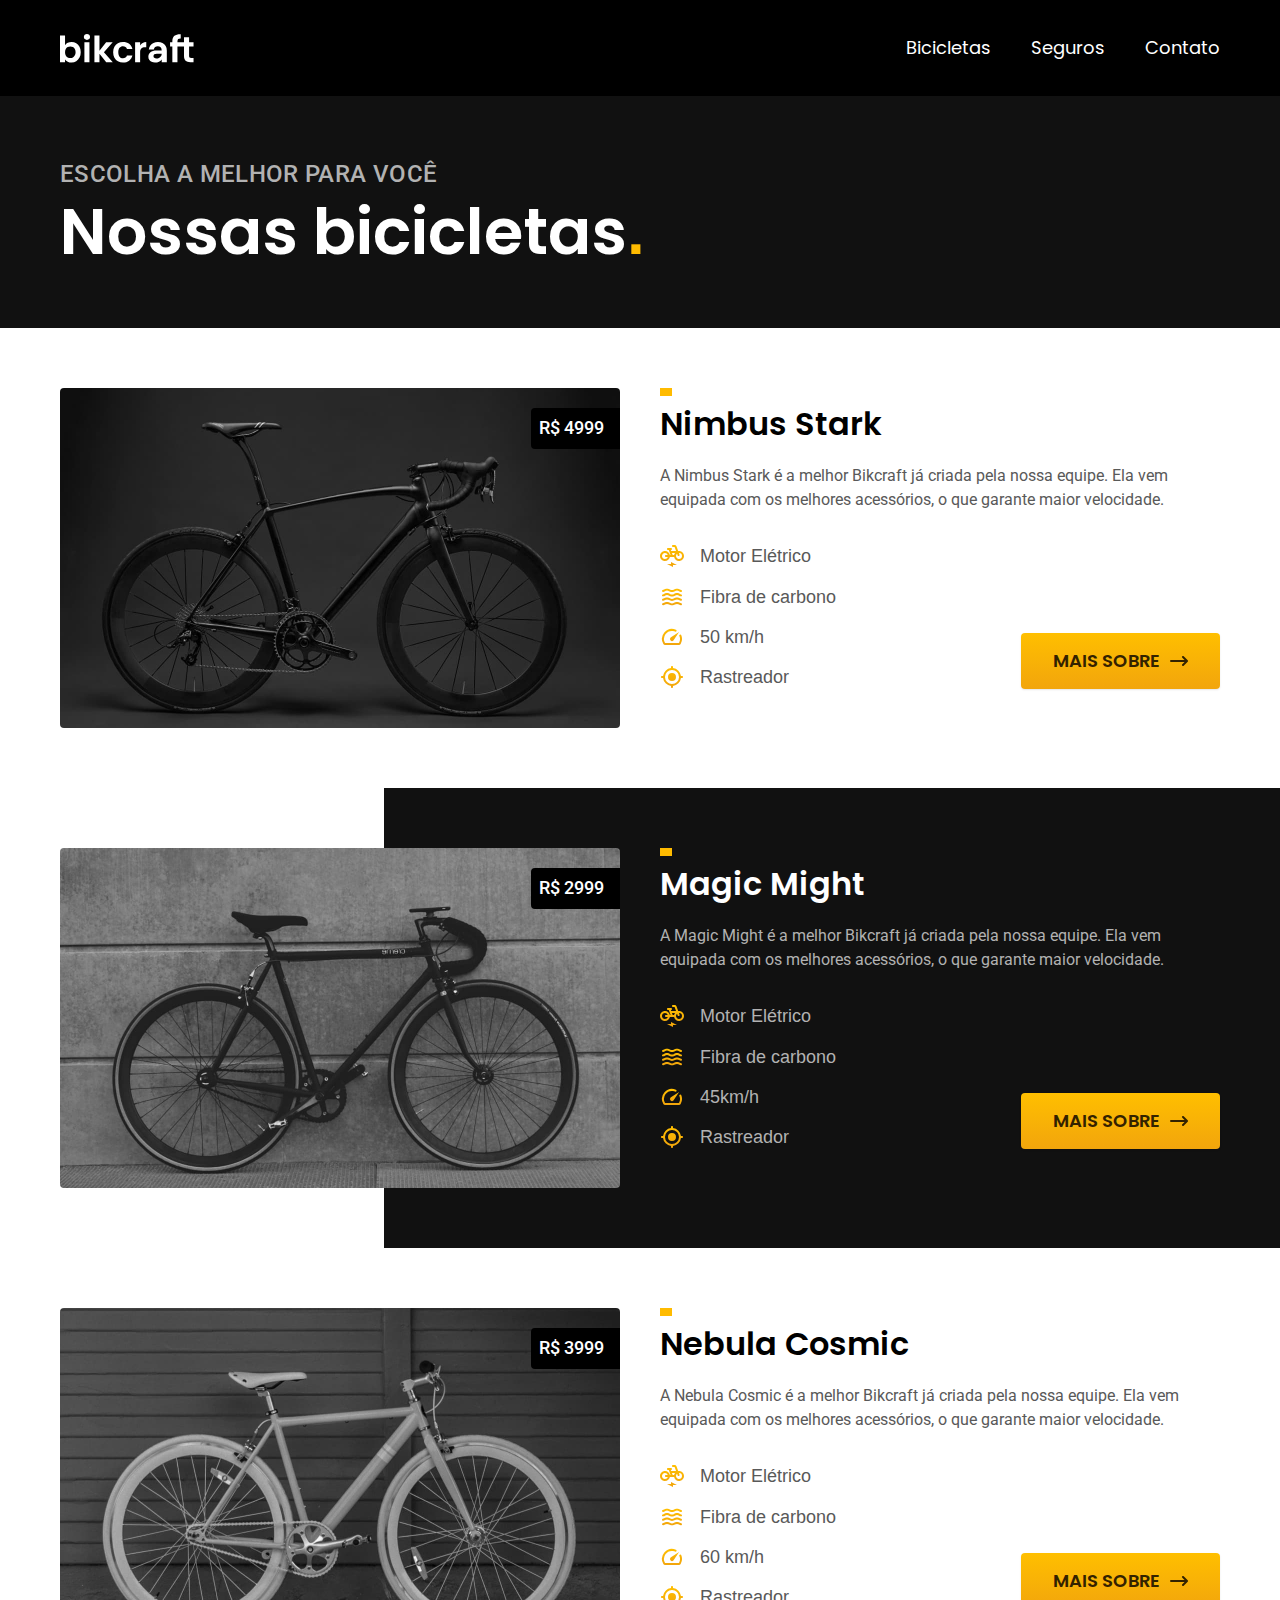
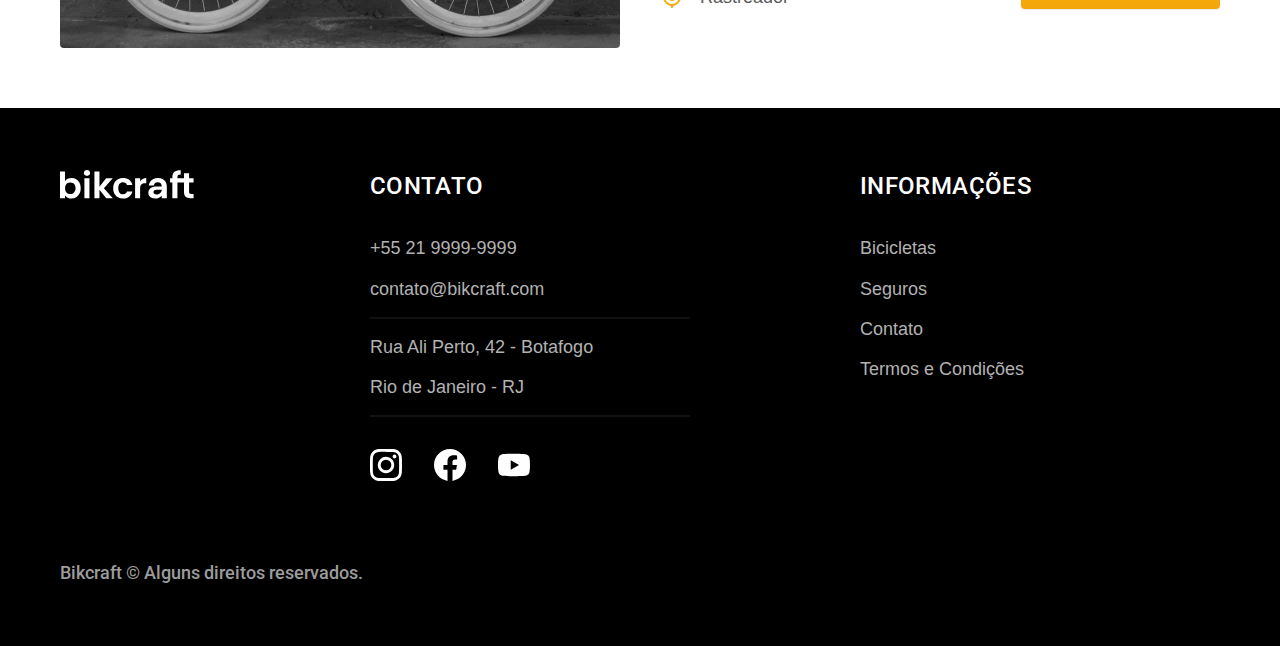
==== bicicletas.html @ adb6bccc "style: finalizado algumas alterações no css da section bicicletas" ====
<!DOCTYPE html>
<html lang="pt-br">
<head>
  <meta charset="UTF-8">
  <meta http-equiv="X-UA-Compatible" content="IE=edge">
  <meta name="viewport" content="width=device-width, initial-scale=1.0">
  <title>Bicicletas | Bakcraft</title>
  <meta name="description" content="Bicicleta.">
  <link rel="stylesheet" href="./CSS/style.css">
  <!-- Google fonts -->
  <link rel="preconnect" href="https://fonts.googleapis.com">
  <link rel="preconnect" href="https://fonts.gstatic.com" crossorigin>
  <link href="https://fonts.googleapis.com/css2?family=Poppins:wght@400;600&family=Roboto:wght@400;500&display=swap" rel="stylesheet">
  <link href="https://fonts.googleapis.com/css2?family=Merriweather:ital,wght@1,900&display=swap" rel="stylesheet">
</head>
<body id="bicicletas">
  <!-- Menur de navegação do projeto -->
  <header class="header-bg cor-0">
    <div class="header container">
      <a href="./"><img src="./img/bikcraft.svg" alt="Bikcraft"></a>
      <nav aria-label="primaria">
        <ul class="header-menu font-1-m cor-0">
          <li><a href="./bicicletas.html">Bicicletas</a></li>
          <li><a href="./seguros.html">Seguros</a></li>
          <li><a href="./contato.html">Contato</a></li>
        </ul>
      </nav>
    </div>
  </header>
  <!-- Bicicletas -->
  <main>
    <div class="titulo-bg">
      <div class="titulo container">
        <p class="font-2-l-b cor-5">Escolha a melhor para você</p>
        <h1 class="font-1-xxl cor-0">Nossas bicicletas<span class="cor-p1">.</span></h1>
      </div>
    </div>
    
    
      <div class="bicicletas container">
        <div class="bicicletas-imagem">
          <img src="./img/bicicletas/nimbus.jpg" alt="bicicleta preta">
          <span class="font-2-m cor-0">R$ 4999</span>
        </div>
        <div class="bicicletas-conteudo">
          <h2 class="font-1-xl">Nimbus Stark</h2>
          <p class="font-2-s cor-8">A Nimbus Stark é a melhor Bikcraft já criada pela nossa equipe. Ela vem equipada com os melhores acessórios, o que garante maior velocidade.</p>
          <ul class="font-1-m cor-8">
            <li>
              <img src="./img/icones/eletrica.svg" alt="">
              Motor Elétrico
            </li>
            <li>
              <img src="./img/icones/carbono.svg" alt="">
              Fibra de carbono
            </li>
            <li>
              <img src="./img/icones/velocidade.svg" alt="">
              50 km/h
            </li>
            <li>
              <img src="./img/icones/rastreador.svg" alt="">
              Rastreador
            </li>
          </ul>
          <a class="botao seta" href="./bicicletas/nimbus.html">MAIS SOBRE</a>
        </div>
      </div>
  

    <div class="bicicletas-bg">
      <div class="bicicletas container">
        <div class="bicicletas-imagem">
          <img src="./img/bicicletas/magic.jpg" alt="bicicleta preta">
          <span class="font-2-m cor-0">R$ 2999</span>
        </div>
        <div class="bicicletas-conteudo">
          <h2 class="font-1-xl cor-0">Magic Might</h2>
          <p class="font-2-s cor-5">A Magic Might é a melhor Bikcraft já criada pela nossa equipe. Ela vem equipada com os melhores acessórios, o que garante maior velocidade.</p>
          <ul class="font-1-m cor-5">
            <li>
              <img src="./img/icones/eletrica.svg" alt="">
              Motor Elétrico
            </li>
            <li>
              <img src="./img/icones/carbono.svg" alt="">
              Fibra de carbono
            </li>
            <li>
              <img src="./img/icones/velocidade.svg" alt="">
              45km/h
            </li>
            <li>
              <img src="./img/icones/rastreador.svg" alt="">
              Rastreador
            </li>
          </ul>
          <a class="botao seta" href="./bicicletas/magic.html">MAIS SOBRE</a>
        </div>
      </div>
    </div>

    
      <div class="bicicletas container">
        <div class="bicicletas-imagem">
          <img src="./img/bicicletas/nebula.jpg" alt="bicicleta preta">
          <span class="font-2-m cor-0">R$ 3999</span>
        </div>
        <div class="bicicletas-conteudo">
          <h2 class="font-1-xl">Nebula Cosmic</h2>
          <p class="font-2-s cor-8">A Nebula Cosmic é a melhor Bikcraft já criada pela nossa equipe. Ela vem equipada com os melhores acessórios, o que garante maior velocidade.</p>
          <ul class="font-1-m cor-8">
            <li>
              <img src="./img/icones/eletrica.svg" alt="">
              Motor Elétrico
            </li>
            <li>
              <img src="./img/icones/carbono.svg" alt="">
              Fibra de carbono
            </li>
            <li>
              <img src="./img/icones/velocidade.svg" alt="">
              60 km/h
            </li>
            <li>
              <img src="./img/icones/rastreador.svg" alt="">
              Rastreador
            </li>
          </ul>
          <a class="botao seta" href="./bicicletas/nebula.html">MAIS SOBRE</a>
        </div>
      </div>
    

  </main>
  <!-- Footer -->
  <footer class="footer-bg">
    <div class="footer container">
      <img src="./img/bikcraft.svg" alt="Bikcraft">
      <div class="footer-contato">
        <h3 class="font-2-l-b cor-0">Contato</h3>
        <ul class="font-2-m cor-5">
          <li><a href="tel:+552199999999">+55 21 9999-9999</a></li>
          <li><a href="mailto:contato@bikcraft.com">contato@bikcraft.com</a></li>
          <li>Rua Ali Perto, 42 - Botafogo</li>
          <li>Rio de Janeiro - RJ</li>
        </ul>
        <div class="footer-redes">
          <a href="./">
            <img src="./img/redes/instagram.svg" alt="Instagram">
          </a>
          <a href="./">
            <img src="./img/redes/facebook.svg" alt="Facebook">
          </a>
          <a href="./">
            <img src="./img/redes/youtube.svg" alt="Youtube">
          </a>
        </div>
      </div>
      <div class="footer-informacoes">
        <h3 class="font-2-l-b cor-0">Informações</h3>
        <nav>
          <ul class="font-1-m cor-5">
            <li><a href="./bicicletas.html">Bicicletas</a></li>
            <li><a href="./seguros.html">Seguros</a></li>
            <li><a href="./contato.html">Contato</a></li>
            <li><a href="./termos.html">Termos e Condições</a></li>
          </ul>
        </nav>
      </div>
      <p class="footer-copy  font-2-m cor-6">Bikcraft © Alguns direitos reservados.</p>
    </div>
  </footer>
</body>
</html>
---- CSS/style.css ----
@import './Global/global.css';
@import './utilitarios/tipografia.css';
@import './utilitarios/componentes.css';
@import './utilitarios/cores.css';
@import './Global/header.css';
@import './home/introducao.css';
@import './bicicletas/bicicletas-lista.css';
@import './home/tecnologia.css';
@import './home/parceiros.css';
@import './home/depoimento.css';
@import './seguros/seguros.css';
@import './Global/footer.css';
@import './termos/termos.css';
@import './bicicletas/bicicletas.css';
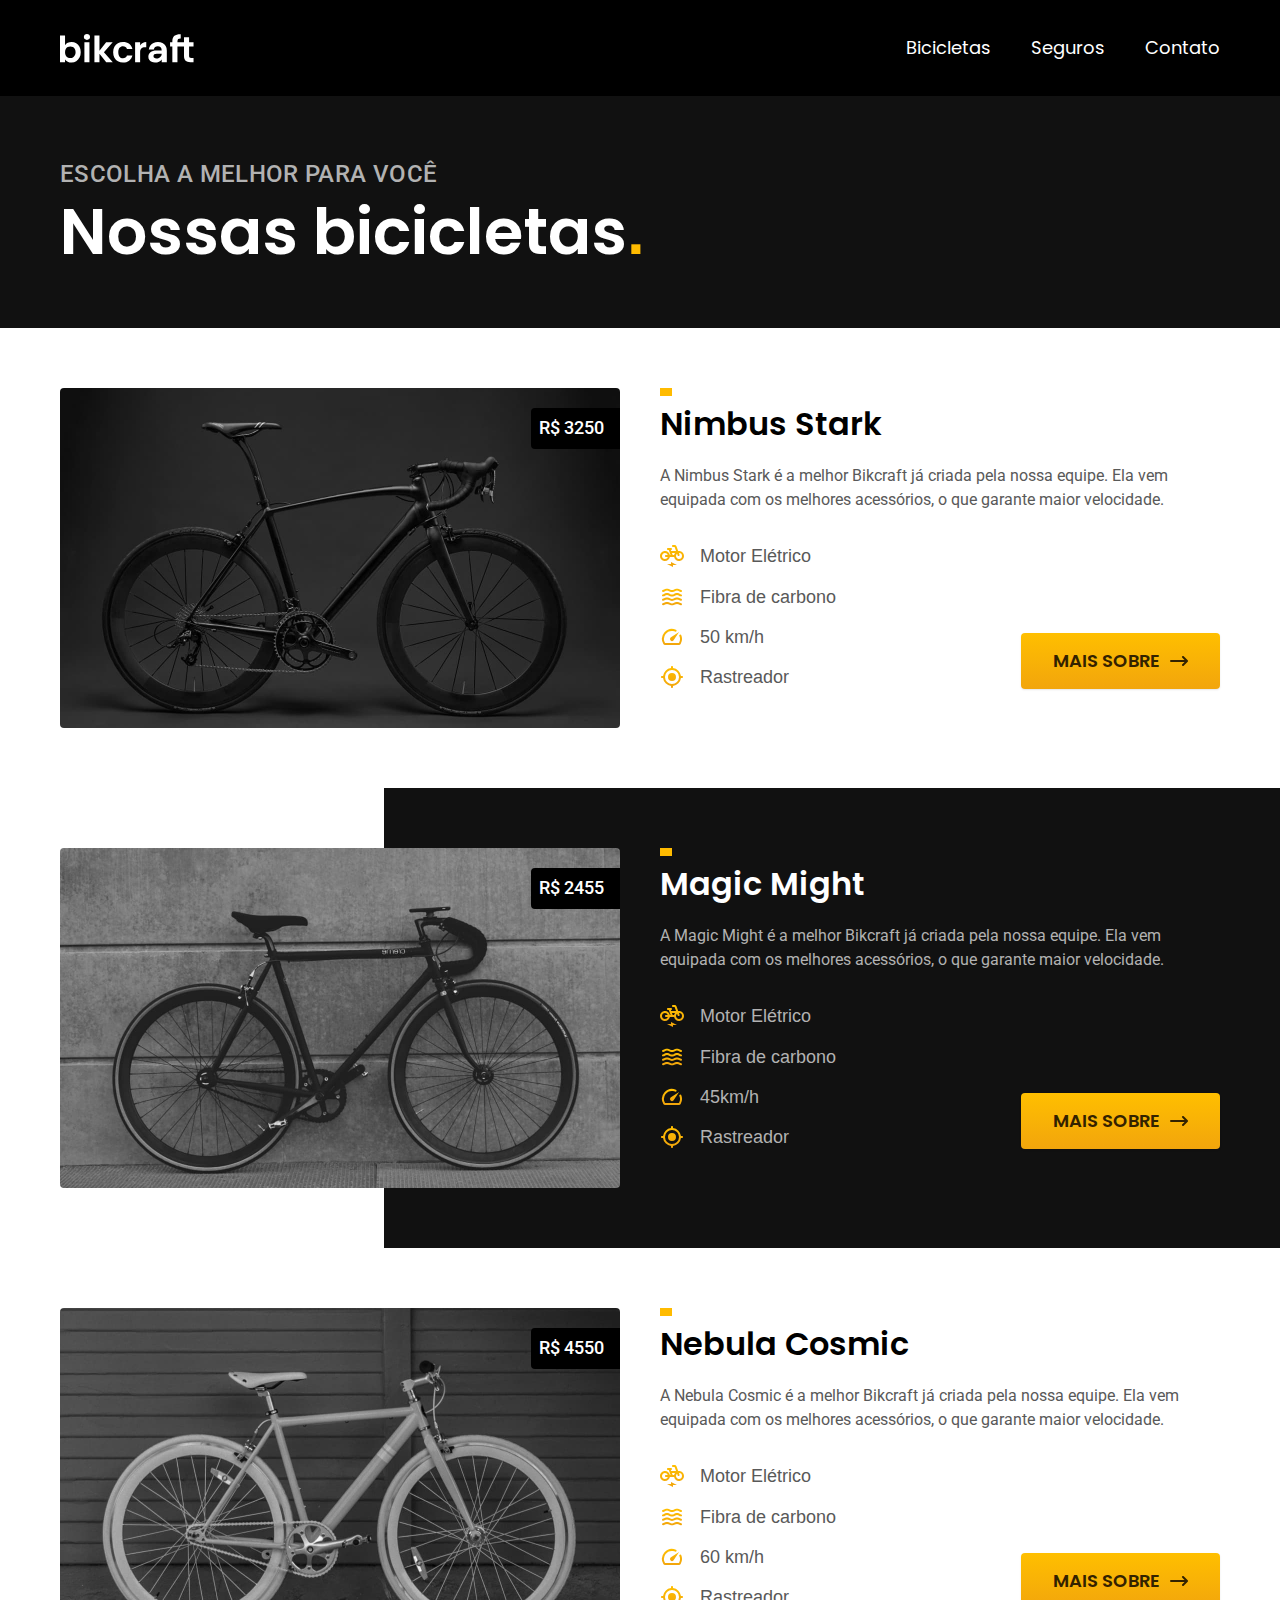
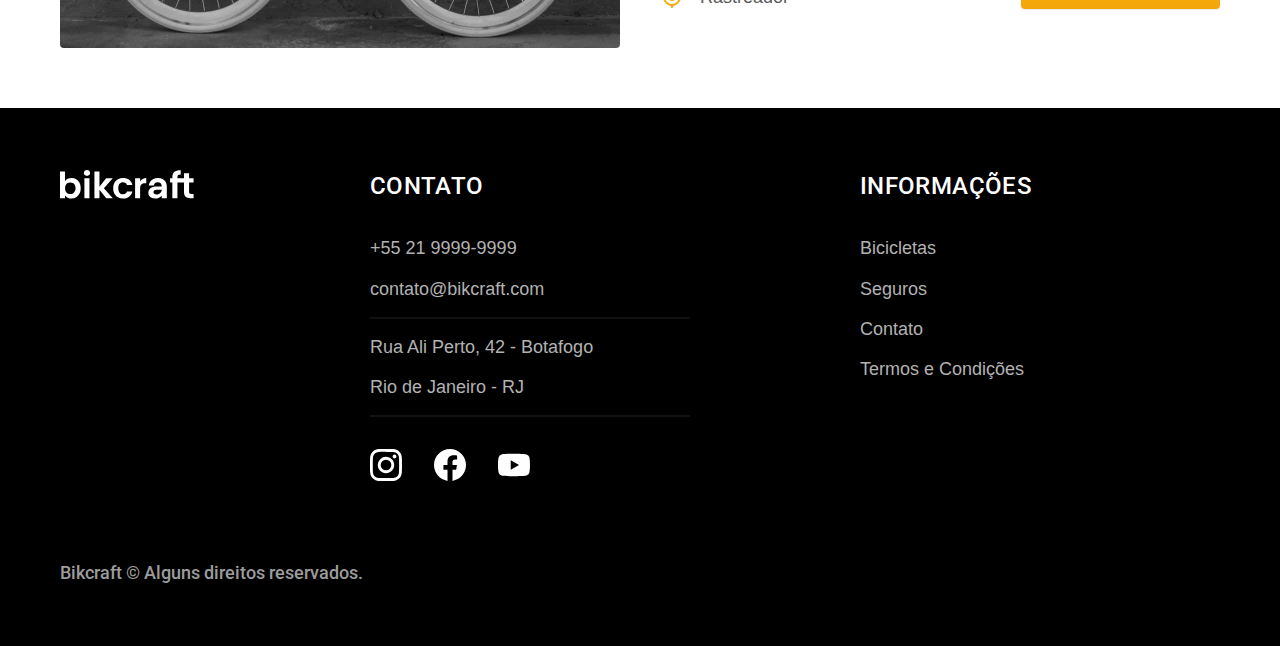
==== commit ebe36e35: "Feat: Finalizado a pagina da bike magic" ====
--- a/bicicletas.html
+++ b/bicicletas.html
@@ -40,7 +40,7 @@
       <div class="bicicletas container">
         <div class="bicicletas-imagem">
           <img src="./img/bicicletas/nimbus.jpg" alt="bicicleta preta">
-          <span class="font-2-m cor-0">R$ 4999</span>
+          <span class="font-2-m cor-0">R$ 3250</span>
         </div>
         <div class="bicicletas-conteudo">
           <h2 class="font-1-xl">Nimbus Stark</h2>
@@ -72,7 +72,7 @@
       <div class="bicicletas container">
         <div class="bicicletas-imagem">
           <img src="./img/bicicletas/magic.jpg" alt="bicicleta preta">
-          <span class="font-2-m cor-0">R$ 2999</span>
+          <span class="font-2-m cor-0">R$ 2455</span>
         </div>
         <div class="bicicletas-conteudo">
           <h2 class="font-1-xl cor-0">Magic Might</h2>
@@ -104,7 +104,7 @@
       <div class="bicicletas container">
         <div class="bicicletas-imagem">
           <img src="./img/bicicletas/nebula.jpg" alt="bicicleta preta">
-          <span class="font-2-m cor-0">R$ 3999</span>
+          <span class="font-2-m cor-0">R$ 4550</span>
         </div>
         <div class="bicicletas-conteudo">
           <h2 class="font-1-xl">Nebula Cosmic</h2>
--- a/CSS/style.css
+++ b/CSS/style.css
@@ -12,6 +12,9 @@
 @import './Global/footer.css';
 @import './termos/termos.css';
 @import './bicicletas/bicicletas.css';
+@import './seguros/vantagens.css';
+@import './seguros/perguntas.css';
+@import './bicicleta/bicicleta.css';
+@import './bicicleta/seguro.css';
 
 
-
